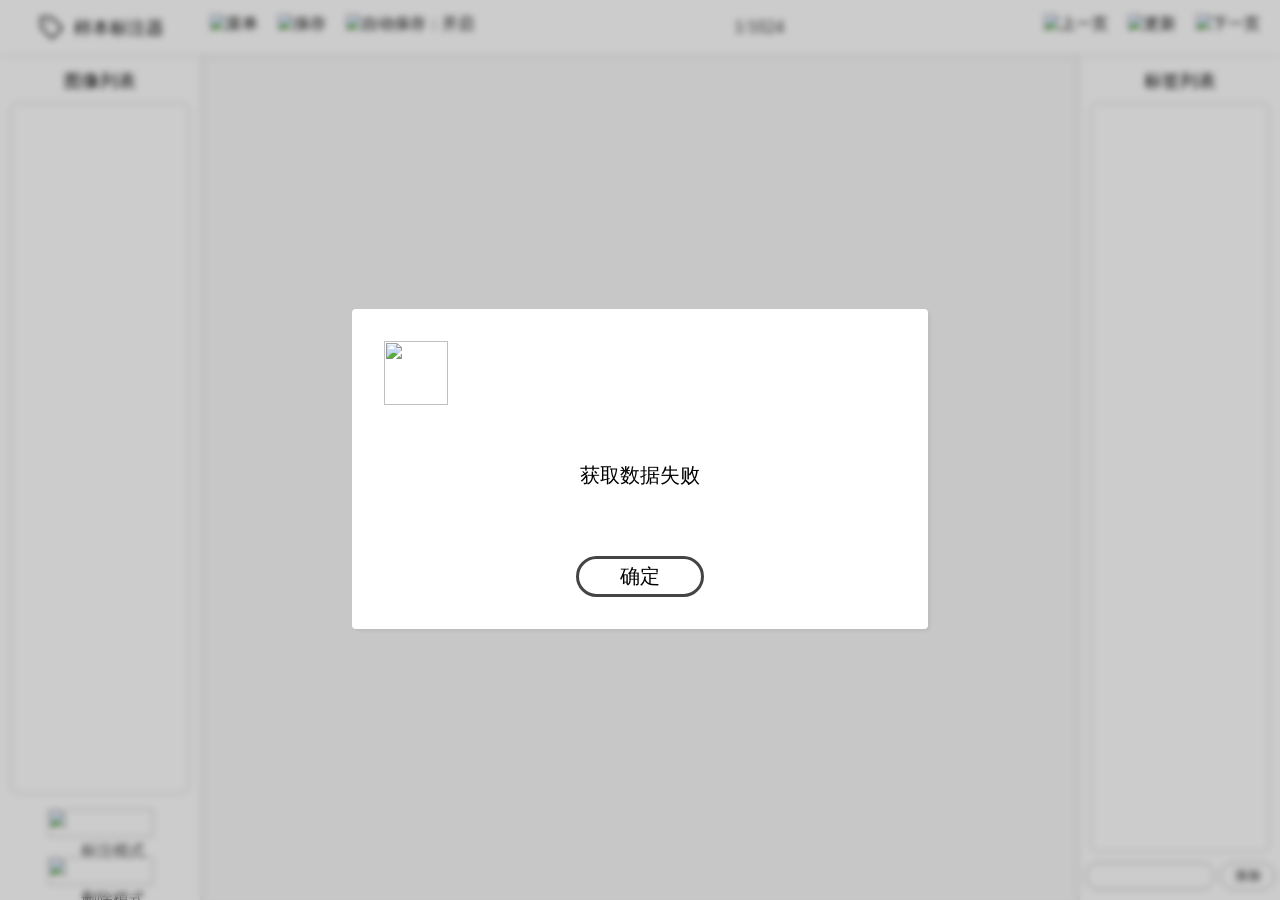
==== html/index.html @ 878982f1 "Test" ====
<html>

<head>
    <meta charset="UTF-8">
    <meta name="viewport" content="width=device-width, user-scalable=no">
    <title>样本标注器</title>
    <link type="images/png" rel="shortcut icon" href="/favicon.png">
    <script src="./script.js"></script>
    <link rel="stylesheet" href="./style.css">
    <!--
        禁止缓存
        -->
    <meta http-equiv="Expires" content="0">
    <meta http-equiv="Pragma" content="no-cache">
    <meta http-equiv="Cache-control" content="no-cache">
    <meta http-equiv="Cache" content="no-cache">
</head>

<body>
    <div class="main-container-v">
        <div class="titlebar">
            <img class="web-logo" src="logo.svg">
            <img class="titlebar-icon" src="icon/application-menu.svg" onclick="sidebarSwitcher()" title="菜单">
            <img class="titlebar-icon" src="icon/save.svg" onclick="saveLabel()" title="保存">
            <img class="titlebar-icon" id="auto-save-button" src="icon/autosave.svg" onclick="autoSave()"
                title="自动保存：开启">
            <div class="flex-span"></div>
            <div class="titlebar-message">
                <span id="image-counter">1/1024</span>
            </div>
            <div class="flex-span"></div>
            <img class="titlebar-icon" src="icon/arrow-left.svg" onclick="navSwitcher(-1)" title="上一页">
            <img class="titlebar-icon" src="icon/refresh.svg" onclick="navSwitcher(0)" title="更新">
            <img class="titlebar-icon" src="icon/arrow-right.svg" onclick="navSwitcher(1)" title="下一页">
        </div>
        <div class="main-container-h">
            <div id="sidebar">
                <div class="menubar">
                    <span>图像列表</span>
                    <div id="image-list"></div>
                    <div class="menu-item" onclick="labelMode()">
                        <div class="menu-content">
                            <img src="icon/editor.svg">
                            <span>标注模式</span>
                        </div>
                    </div>
                    <div class="menu-item" onclick="deleteMode()">
                        <div class="menu-content">
                            <img src="icon/delete-three.svg">
                            <span>删除模式</span>
                        </div>
                    </div>
                </div>
            </div>
            <div id="main-content">
                <div id="current-img">
                    <div id="line-hor"></div>
                    <div id="line-ver"></div>
                    <div id="label-canvas"></div>
                    <div id="label-conatiner"></div>
                    <img id="current-img-img" src="icon/image-files.svg">
                </div>
            </div>
            <div id="sidebar-r">
                <div class="tagbar">
                    <span class="sidebar-title">标签列表</span>
                    <div id="tag-list">

                    </div>
                    <div class="add-tag">
                        <input id="add-tag-input">
                        <button id="add-tag-button" onclick="addTag()">添加</button>
                    </div>
                </div>
            </div>
        </div>
    </div>
    <div id="alert-mask">
        <div class="alert-content">
            <img src="icon/info.svg">
            <div id="alert-text">
                <span>这是一个提示框</span>
            </div>
            <div class="alert-bar">
                <div class="flex-span"></div>
                <button onclick="confirmAlert()">确定</button>
                <div class="flex-span"></div>
                <button class="alert-cancle" onclick="closeAlert()">取消</button>
                <div class="alert-cancle flex-span"></div>
            </div>
        </div>
    </div>
</body>

</html>
---- html/style.css ----
* {
    margin: 0;
    padding: 0;
}

html,
body {
    width: 100%;
    height: 100%;
    min-width: 600px;
}

.main-container-v {
    width: 100%;
    height: 100%;
    display: flex;
    flex-direction: column;
}

.titlebar {
    width: 100%;
    height: 54px;
    box-shadow: 0 2px 6px 0 #0001;
    z-index: 150;
    display: flex;
    flex-direction: row;
}

img.web-logo {
    height: calc(100% - 16px);
    width: 184px;
    padding: 8px;
}

.main-container-h {
    flex-grow: 1;
    display: flex;
    flex-direction: row;
    position: relative;
}

div#main-content {
    flex-grow: 1;
    background: #f9f9f9;
    z-index: 50;
    position: relative;
}

#sidebar,
#sidebar-r {
    width: 200px;
    overflow: hidden;
    transition: 0.5s;
    opacity: 1;
    z-index: 100;
    position: relative;
}

#sidebar {
    box-shadow: 3px 3px 6px 0 #0001;
}

#sidebar-r {
    box-shadow: -3px 3px 6px 0 #0001;
}

#bgmplayer {
    display: none;
}

.menubar {
    width: 200px;
    display: flex;
    flex-direction: column;
    padding: 15px 0 10px 0;
    height: calc(100% - 20px);
    position: absolute;
    right: 0;
    top: 0;
}

img.titlebar-icon {
    padding: 14px 10px 14px 10px;
    transition: 0.5s;
}

img.titlebar-icon:last-child {
    margin-right: 10px;
}

img.titlebar-icon:hover {
    background: #f6f6f6;
}

.flex-span {
    flex-grow: 1;
}

.menu-item {
    height: 48px;
    transition: 0.5s;
}

.menu-item:hover {
    background: #f6f6f6;
}

.menu-content {
    margin: 10px auto;
    width: fit-content;
    height: calc(100% - 20px);
    vertical-align: middle;
}

.menu-content>img {
    height: 100%;
    margin-right: 5px;
}

.menu-content>span {
    float: right;
    line-height: 28px;
    font-weight: 500;
    color: #444;
    width: 80px;
    text-align: center;
    user-select: none;
}

div#alert-mask {
    position: fixed;
    left: 0;
    right: 0;
    top: 0;
    bottom: 0;
    background: #0003;
    backdrop-filter: blur(3px);
    z-index: 2048;
    transition: 0.5s;
    opacity: 0;
    display: none;
}

.alert-content {
    width: 512px;
    height: 256px;
    left: calc(50% - 256px - 32px - 5px);
    top: calc(45% - 64px - 32px - 5px);
    border-radius: 4px;
    box-shadow: 2px 2px 4px 0 #0001;
    margin: 5px;
    background: #fff;
    position: absolute;
    display: flex;
    flex-direction: column;
    padding: 32px;
}

.alert-content>img {
    height: 64px;
}

#alert-text {
    flex-grow: 1;
    margin: 10px 0;
    display: flex;
    align-items: center;
    flex-direction: row;
    justify-content: center;
}

#alert-text>span {
    font-size: 20px;
    margin-bottom: 10px;
}

.alert-bar {
    display: flex;
}

.alert-bar>button {
    border: 3px solid #444;
    font-size: 20px;
    width: 128px;
}

button {
    border-radius: 100px;
    border: 2px solid #444;
    padding: 4px;
    background: #fff;
}

button:hover {
    background: #eee;
}

#image-list,
#tag-list {
    flex-grow: 1;
    margin: 10px;
    margin-bottom: 5px;
    border: 1px solid #ccc;
    border-radius: 8px;
    overflow: auto;
    position: relative;
    user-select: none;
}

#image-list::-webkit-scrollbar,
#tag-list::-webkit-scrollbar {
    display: none;
    /* Chrome Safari */
}

#tag-list {
    flex-grow: 1;
}
.image-item {
    padding: 5px 10px;
    transition: 0.5s;
}
.image-item:first-child{
    margin-top:5px;
}
.image-item:last-child{
    margin-bottom:5px;
}
.image-item:hover,
.image-item[data-selected=true]{
    background:#eee
}
.image-item>img {
    width: 100%;
    border-radius: 4px;
}
.tag-item {
    height: 40px;
    margin: 5px auto;
    vertical-align: middle;
    text-align: center;
    font-size: 18px;
    line-height: 40px;
    user-select: none;
    transition: 0.5s;
}
.tag-item:first-child{
    margin-top:5px;
}
.tag-item:last-child{
    margin-bottom:5px;
}
.tag-item:hover,
.tag-item[data-selected=true] {
    background: #eee;
}

.tagbar {
    display: flex;
    flex-direction: column;
    width: 200px;
    padding: 5px 0;
    height: calc(100% - 10px);
    position: absolute;
    right: 0;
    top: 0;
}

.add-tag {
    display: flex;
    flex-direction: row;
}

input#add-tag-input {
    flex-grow: 1;
    width: 10px;
    margin: 5px 0 5px 5px;
    border-radius: 100px;
    border: 1px solid #aaa;
    padding: 4px;
    background: #fff;
    text-align: center;
}

button#add-tag-button {
    width: 55px;
    margin: 5px;
    border: 1px solid #aaa;
}

.menubar>span {
    text-align: center;
    font-size: 18px;
    font-weight: 400;
    user-select: none;
}

.tagbar>span {
    text-align: center;
    font-size: 18px;
    font-weight: 400;
    margin-top: 10px;
    user-select: none;
}

.titlebar-message {
    padding: 10px;
    overflow: hidden;
}

.titlebar-message>span {
    line-height: 34px;
    color: #333;
    font-size: 18px;
    user-select: none;
}
div#current-img {
    position: relative;
    width: 100%;
    height: 100%;
    user-select: none;
}


img#current-img-img,#label-conatiner,#label-canvas {
    max-width: 100%;
    max-height: 100%;
    position: absolute;
    transform: translate(-50%, -50%);
    left: 50%;
    top: 50%;
}
img#current-img-img{
    z-index: 100;
    background: #eee;
}
#label-conatiner{
    z-index: 200;
    display: none;
}
#label-canvas{
    z-index: 300;
    display: none;
    cursor: crosshair;
}
.label-item-text {
    user-select: none;
    position: absolute;
    bottom: 100%;
    left: 8px;
    border: 1px solid #999;
    border-bottom: none;
    padding: 1px 8px;
    border-radius: 4px 4px 0 0;
    background: #fff6;
}

.label-item {
    position: absolute;
    border: 1px solid #999;
    border-radius: 4px;
    background: #0001;
}
.label-item:hover {
    background: #6cf1;
}

div#line-hor {
    height: 0;
    left: 2px;
    right: 2px;
    border: 1px dotted #0006;
    display: none;
    position: absolute;
    z-index: 250;
}

div#line-ver {
    top: 2px;
    bottom: 2px;
    width: 0;
    border: 1px dotted #0006;
    display: none;
    position: absolute;
    z-index: 250;
}

@media screen and (max-width:800px) {
    #sidebar {
        width: 0;
        opacity: 0;
        position: absolute;
        left: 0;
        top: 0;
        height: 100%;
        background: #fff;
    }

    .alert-content {
        width: 300px;
        height: 180px;
        left: calc(50% - 150px - 32px - 5px);
        top: calc(45% - 90px - 32px - 5px);
    }
}
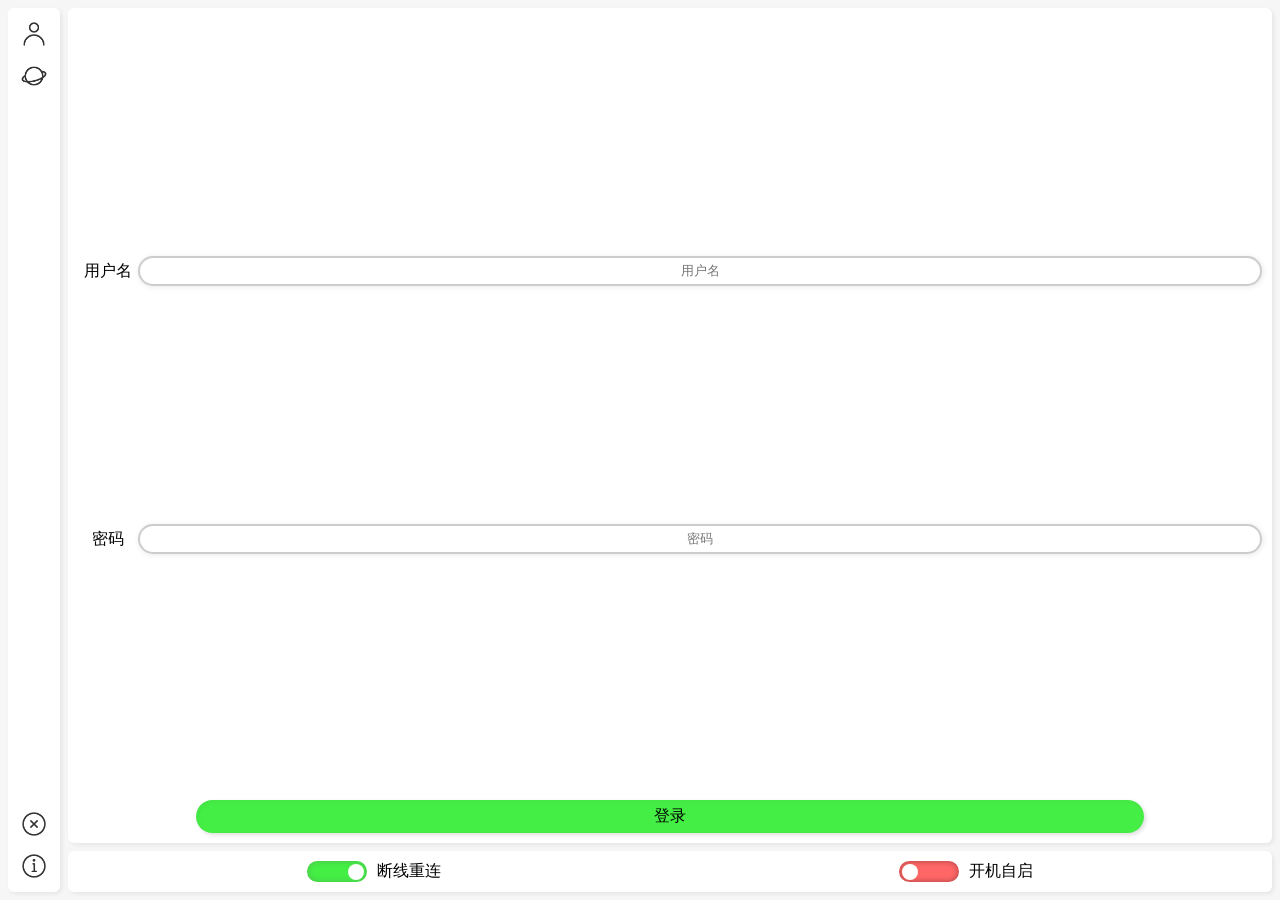
==== commit c97dddc0: "1" ====
--- a/html/index.html
+++ b/html/index.html
@@ -3,7 +3,7 @@
 <head>
     <meta charset="UTF-8">
     <meta name="viewport" content="width=device-width, user-scalable=no">
-    <title>样本标注器</title>
+    <title>校园网登录器</title>
     <link type="images/png" rel="shortcut icon" href="/favicon.png">
     <script src="./script.js"></script>
     <link rel="stylesheet" href="./style.css">
@@ -17,67 +17,79 @@
 </head>
 
 <body>
-    <div class="main-container-v">
-        <div class="titlebar">
-            <img class="web-logo" src="logo.svg">
-            <img class="titlebar-icon" src="icon/application-menu.svg" onclick="sidebarSwitcher()" title="菜单">
-            <img class="titlebar-icon" src="icon/save.svg" onclick="saveLabel()" title="保存">
-            <img class="titlebar-icon" id="auto-save-button" src="icon/autosave.svg" onclick="autoSave()"
-                title="自动保存：开启">
+    <div class="main-container-h">
+        <div class="toolbar">
+            <div class="toolbar-item" id="toolbar-item-self-service" title="自服务" onclick=""></div>
+            <div class="toolbar-item" id="toolbar-item-browser" title="网页打开" onclick=""></div>
             <div class="flex-span"></div>
-            <div class="titlebar-message">
-                <span id="image-counter">1/1024</span>
-            </div>
-            <div class="flex-span"></div>
-            <img class="titlebar-icon" src="icon/arrow-left.svg" onclick="navSwitcher(-1)" title="上一页">
-            <img class="titlebar-icon" src="icon/refresh.svg" onclick="navSwitcher(0)" title="更新">
-            <img class="titlebar-icon" src="icon/arrow-right.svg" onclick="navSwitcher(1)" title="下一页">
+            <div class="toolbar-item" id="toolbar-item-exit" title="退出软件" onclick=""></div>
+            <div class="toolbar-item" id="toolbar-item-about" title="关于软件" onclick=""></div>
         </div>
-        <div class="main-container-h">
-            <div id="sidebar">
-                <div class="menubar">
-                    <span>图像列表</span>
-                    <div id="image-list"></div>
-                    <div class="menu-item" onclick="labelMode()">
-                        <div class="menu-content">
-                            <img src="icon/editor.svg">
-                            <span>标注模式</span>
-                        </div>
+        <div class="main-container-v">
+            <div class="login-pannel" data-state="offline">
+                <div class="login-info" id="login-off">
+                    <div class="flex-span"></div>
+                    <div class="input-item">
+                        <div class="input-text">用户名</div>
+                        <input type="text" id="username" placeholder="用户名">
                     </div>
-                    <div class="menu-item" onclick="deleteMode()">
-                        <div class="menu-content">
-                            <img src="icon/delete-three.svg">
-                            <span>删除模式</span>
-                        </div>
+                    <div class="flex-span"></div>
+                    <div class="input-item">
+                        <div class="input-text">密码</div>
+                        <input type="password" id="password" placeholder="密码">
                     </div>
+                    <div class="flex-span"></div>
+                </div>
+                <div class="login-info" id="login-on">
+                    <div class="flex-span"></div>
+                    <div class="info-item">
+                        <div class="info-title">用户名</div>
+                        <div class="info-text" id="username-text">用户名</div>
+                    </div>
+                    <div class="flex-span"></div>
+                    <div class="info-item">
+                        <div class="info-title">已用流量</div>
+                        <div class="info-text" id="used-flow">0</div>
+                    </div>
+                    <div class="flex-span"></div>
+                    <div class="info-item">
+                        <div class="info-title">账户余额</div>
+                        <div class="info-text" id="balance-last">0</div>
+                    </div>
+                    <div class="flex-span"></div>
+                    <div class="info-item">
+                        <div class="info-title">IP地址</div>
+                        <div class="info-text" id="ip-address">127.0.0.1</div>
+                    </div>
+                    <div class="flex-span"></div>
+                </div>
+                <div class="login-form">
+                    <button class="login-button" onclick="login()" data-loggedin=True></button>
                 </div>
             </div>
-            <div id="main-content">
-                <div id="current-img">
-                    <div id="line-hor"></div>
-                    <div id="line-ver"></div>
-                    <div id="label-canvas"></div>
-                    <div id="label-conatiner"></div>
-                    <img id="current-img-img" src="icon/image-files.svg">
+            <div class="settings-bar">
+                <div class="settings-item" onclick="">
+                    <div class="flex-span"></div>
+                    <div class="switch" data-state="selected">
+                        <div class="switch-round"></div>
+                    </div>
+                    <span class="settings-text">断线重连</span>
+                    <div class="flex-span"></div>
                 </div>
-            </div>
-            <div id="sidebar-r">
-                <div class="tagbar">
-                    <span class="sidebar-title">标签列表</span>
-                    <div id="tag-list">
-
+                <div class="settings-item" onclick="">
+                    <div class="flex-span"></div>
+                    <div class="switch" data-state="unselected">
+                        <div class="switch-round"></div>
                     </div>
-                    <div class="add-tag">
-                        <input id="add-tag-input">
-                        <button id="add-tag-button" onclick="addTag()">添加</button>
-                    </div>
+                    <span class="settings-text">开机自启</span>
+                    <div class="flex-span"></div>
                 </div>
             </div>
         </div>
     </div>
     <div id="alert-mask">
         <div class="alert-content">
-            <img src="icon/info.svg">
+            <img src="icons/info.png">
             <div id="alert-text">
                 <span>这是一个提示框</span>
             </div>
--- a/html/style.css
+++ b/html/style.css
@@ -1,130 +1,41 @@
+@font-face {
+    font-family: "MiSans";
+    src:
+        url("/MiSans-Medium.ttf") format("ttf");
+}
+
+@charset "UTF-8";
+
 * {
     margin: 0;
     padding: 0;
+    font-family: MiSans;
 }
 
 html,
 body {
     width: 100%;
     height: 100%;
-    min-width: 600px;
+    background: #f6f6f6;
 }
 
 .main-container-v {
-    width: 100%;
-    height: 100%;
-    display: flex;
-    flex-direction: column;
-}
-
-.titlebar {
-    width: 100%;
-    height: 54px;
-    box-shadow: 0 2px 6px 0 #0001;
-    z-index: 150;
-    display: flex;
-    flex-direction: row;
-}
-
-img.web-logo {
-    height: calc(100% - 16px);
-    width: 184px;
+    display: flex;
+    flex-direction: column;
+    flex-grow: 1;
+}
+
+.main-container-h {
+    display: flex;
+    flex-direction: row;
+    position: relative;
+    width: calc(100% - 2 * 8px);
+    height: calc(100% - 2 * 8px);
     padding: 8px;
 }
 
-.main-container-h {
-    flex-grow: 1;
-    display: flex;
-    flex-direction: row;
-    position: relative;
-}
-
-div#main-content {
-    flex-grow: 1;
-    background: #f9f9f9;
-    z-index: 50;
-    position: relative;
-}
-
-#sidebar,
-#sidebar-r {
-    width: 200px;
-    overflow: hidden;
-    transition: 0.5s;
-    opacity: 1;
-    z-index: 100;
-    position: relative;
-}
-
-#sidebar {
-    box-shadow: 3px 3px 6px 0 #0001;
-}
-
-#sidebar-r {
-    box-shadow: -3px 3px 6px 0 #0001;
-}
-
-#bgmplayer {
-    display: none;
-}
-
-.menubar {
-    width: 200px;
-    display: flex;
-    flex-direction: column;
-    padding: 15px 0 10px 0;
-    height: calc(100% - 20px);
-    position: absolute;
-    right: 0;
-    top: 0;
-}
-
-img.titlebar-icon {
-    padding: 14px 10px 14px 10px;
-    transition: 0.5s;
-}
-
-img.titlebar-icon:last-child {
-    margin-right: 10px;
-}
-
-img.titlebar-icon:hover {
-    background: #f6f6f6;
-}
-
 .flex-span {
     flex-grow: 1;
-}
-
-.menu-item {
-    height: 48px;
-    transition: 0.5s;
-}
-
-.menu-item:hover {
-    background: #f6f6f6;
-}
-
-.menu-content {
-    margin: 10px auto;
-    width: fit-content;
-    height: calc(100% - 20px);
-    vertical-align: middle;
-}
-
-.menu-content>img {
-    height: 100%;
-    margin-right: 5px;
-}
-
-.menu-content>span {
-    float: right;
-    line-height: 28px;
-    font-weight: 500;
-    color: #444;
-    width: 80px;
-    text-align: center;
-    user-select: none;
 }
 
 div#alert-mask {
@@ -142,10 +53,10 @@
 }
 
 .alert-content {
-    width: 512px;
-    height: 256px;
-    left: calc(50% - 256px - 32px - 5px);
-    top: calc(45% - 64px - 32px - 5px);
+    width: 256px;
+    height: 128px;
+    left: calc(50% - 128px - 32px - 5px);
+    top: calc(48% - 64px - 32px - 5px);
     border-radius: 4px;
     box-shadow: 2px 2px 4px 0 #0001;
     margin: 5px;
@@ -157,7 +68,9 @@
 }
 
 .alert-content>img {
-    height: 64px;
+    height: 32px;
+    width: 32px;
+    padding-left: calc(50% - 16px);
 }
 
 #alert-text {
@@ -182,6 +95,199 @@
     border: 3px solid #444;
     font-size: 20px;
     width: 128px;
+}
+
+.login-button {
+    border-radius: 100px;
+    /* border: 2px solid #444; */
+    border: none;
+    padding: 6px;
+    background: #4e4;
+    box-shadow: 2px 2px 4px 0 #0002, inset 2px 2px 4px 0 #6661;
+    width: 80%;
+    font-size: 16px;
+    text-align: center;
+    transition: 0.5s;
+}
+
+.login-button:hover {
+    background: #4d4;
+    box-shadow: 2px 2px 4px 0 #0000, inset 2px 2px 4px 0 #0002;
+}
+
+.toolbar {
+    width: 32px;
+    margin-right: 8px;
+    display: flex;
+    flex-direction: column;
+}
+
+.login-pannel {
+    flex-grow: 1;
+    display: flex;
+    flex-direction: column;
+}
+
+.settings-bar {
+    margin-top: 8px;
+    display: flex;
+    flex-direction: row;
+}
+
+.settings-bar,
+.login-pannel,
+.toolbar {
+    background: #fff;
+    border-radius: 6px;
+    box-shadow: 2px 2px 4px 0 #0001;
+    padding: 10px;
+}
+
+.toolbar-item {
+    width: 32px;
+    height: 32px;
+    border-radius: 4px;
+    transition: 0.5s;
+    margin-bottom: 10px;
+    background-size: 26px;
+    background-repeat: no-repeat;
+    background-position: center;
+}
+
+.toolbar-item:last-child {
+    margin-bottom: 0px;
+}
+
+.toolbar-item:hover {
+    background-color: #eee;
+}
+
+div#toolbar-item-self-service {
+    background-image: url(icons/user.png);
+}
+
+div#toolbar-item-browser {
+    background-image: url(icons/planet.png);
+}
+
+div#toolbar-item-exit {
+    background-image: url(icons/close-one.png);
+}
+
+div#toolbar-item-about {
+    background-image: url(icons/info.png);
+}
+
+.settings-item {
+    flex-grow: 1;
+    position: relative;
+    display: flex;
+    flex-direction: row;
+}
+
+
+
+.switch {
+    width: 60px;
+    height: 100%;
+    margin-right: 10px;
+    border-radius: 100px;
+    background: #f66;
+    box-shadow: inset 0px 0px 5px 1px #0004;
+    transition: 0.5s;
+    position: relative;
+}
+
+.switch-round {
+    background: white;
+    height: 16px;
+    width: 16px;
+    border-radius: 8px;
+    position: absolute;
+    transform: translateY(-50%);
+    top: 50%;
+    left: 3px;
+    transition: 0.5s;
+}
+
+.switch[data-state="selected"] {
+    background: #4e4;
+    box-shadow: inset 0px 0px 5px 1px #6664;
+}
+
+.switch[data-state="selected"] .switch-round {
+    left: 41;
+}
+
+div#login-on {
+    display: none;
+}
+
+
+.login-info {
+    flex-grow: 1;
+    display: flex;
+    flex-direction: column;
+    position: relative;
+}
+
+
+.login-form {
+    padding-top: 8px;
+    text-align: center;
+}
+
+.input-item {
+    display: flex;
+    flex-direction: row;
+}
+
+input {
+    border-radius: 100px;
+    text-align: center;
+    height: 30px;
+    border: 2px solid #0003;
+    box-shadow: 1px 1px 5px 1px #0001;
+    flex-grow: 1;
+}
+
+.input-text {
+    width: 60px;
+    text-align: center;
+    line-height: 30px;
+}
+
+.login-button::before {
+    content: "登录";
+}
+
+.login-pannel[data-state="online"] {
+    div#login-on {
+        display: flex;
+    }
+
+    div#login-off {
+        display: none;
+    }
+
+    .login-button {
+        color: white;
+        background: #f55;
+        box-shadow: 2px 2px 4px 0 #0002, inset 2px 2px 4px 0 #0002;
+    }
+
+    .login-button:hover {
+        background: #e33;
+        box-shadow: 2px 2px 4px 0 #0000, inset 2px 2px 4px 0 #0004;
+    }
+
+    .login-button::before {
+        content: "退出";
+    }
+}
+
+.login-button:disabled::before{
+    content: "请稍等"!important;
 }
 
 button {
@@ -195,211 +301,18 @@
     background: #eee;
 }
 
-#image-list,
-#tag-list {
-    flex-grow: 1;
-    margin: 10px;
-    margin-bottom: 5px;
-    border: 1px solid #ccc;
-    border-radius: 8px;
-    overflow: auto;
-    position: relative;
-    user-select: none;
-}
-
-#image-list::-webkit-scrollbar,
-#tag-list::-webkit-scrollbar {
-    display: none;
-    /* Chrome Safari */
-}
-
-#tag-list {
-    flex-grow: 1;
-}
-.image-item {
-    padding: 5px 10px;
-    transition: 0.5s;
-}
-.image-item:first-child{
-    margin-top:5px;
-}
-.image-item:last-child{
-    margin-bottom:5px;
-}
-.image-item:hover,
-.image-item[data-selected=true]{
-    background:#eee
-}
-.image-item>img {
-    width: 100%;
-    border-radius: 4px;
-}
-.tag-item {
-    height: 40px;
-    margin: 5px auto;
-    vertical-align: middle;
-    text-align: center;
-    font-size: 18px;
-    line-height: 40px;
-    user-select: none;
-    transition: 0.5s;
-}
-.tag-item:first-child{
-    margin-top:5px;
-}
-.tag-item:last-child{
-    margin-bottom:5px;
-}
-.tag-item:hover,
-.tag-item[data-selected=true] {
-    background: #eee;
-}
-
-.tagbar {
-    display: flex;
-    flex-direction: column;
-    width: 200px;
-    padding: 5px 0;
-    height: calc(100% - 10px);
-    position: absolute;
-    right: 0;
-    top: 0;
-}
-
-.add-tag {
-    display: flex;
-    flex-direction: row;
-}
-
-input#add-tag-input {
-    flex-grow: 1;
-    width: 10px;
-    margin: 5px 0 5px 5px;
-    border-radius: 100px;
-    border: 1px solid #aaa;
-    padding: 4px;
-    background: #fff;
-    text-align: center;
-}
-
-button#add-tag-button {
-    width: 55px;
-    margin: 5px;
-    border: 1px solid #aaa;
-}
-
-.menubar>span {
-    text-align: center;
-    font-size: 18px;
-    font-weight: 400;
-    user-select: none;
-}
-
-.tagbar>span {
-    text-align: center;
-    font-size: 18px;
-    font-weight: 400;
-    margin-top: 10px;
-    user-select: none;
-}
-
-.titlebar-message {
-    padding: 10px;
-    overflow: hidden;
-}
-
-.titlebar-message>span {
-    line-height: 34px;
-    color: #333;
-    font-size: 18px;
-    user-select: none;
-}
-div#current-img {
-    position: relative;
-    width: 100%;
-    height: 100%;
-    user-select: none;
-}
-
-
-img#current-img-img,#label-conatiner,#label-canvas {
-    max-width: 100%;
-    max-height: 100%;
-    position: absolute;
-    transform: translate(-50%, -50%);
-    left: 50%;
-    top: 50%;
-}
-img#current-img-img{
-    z-index: 100;
-    background: #eee;
-}
-#label-conatiner{
-    z-index: 200;
-    display: none;
-}
-#label-canvas{
-    z-index: 300;
-    display: none;
-    cursor: crosshair;
-}
-.label-item-text {
-    user-select: none;
-    position: absolute;
-    bottom: 100%;
-    left: 8px;
-    border: 1px solid #999;
-    border-bottom: none;
-    padding: 1px 8px;
-    border-radius: 4px 4px 0 0;
-    background: #fff6;
-}
-
-.label-item {
-    position: absolute;
-    border: 1px solid #999;
-    border-radius: 4px;
-    background: #0001;
-}
-.label-item:hover {
-    background: #6cf1;
-}
-
-div#line-hor {
-    height: 0;
-    left: 2px;
-    right: 2px;
-    border: 1px dotted #0006;
-    display: none;
-    position: absolute;
-    z-index: 250;
-}
-
-div#line-ver {
-    top: 2px;
-    bottom: 2px;
-    width: 0;
-    border: 1px dotted #0006;
-    display: none;
-    position: absolute;
-    z-index: 250;
-}
-
-@media screen and (max-width:800px) {
-    #sidebar {
-        width: 0;
-        opacity: 0;
-        position: absolute;
-        left: 0;
-        top: 0;
-        height: 100%;
-        background: #fff;
-    }
-
-    .alert-content {
-        width: 300px;
-        height: 180px;
-        left: calc(50% - 150px - 32px - 5px);
-        top: calc(45% - 90px - 32px - 5px);
-    }
+.info-item {
+    display: flex;
+    flex-direction: row;
+}
+
+.info-title {
+    width: 80px;
+    text-align: right;
+    margin-right: 10px;
+}
+
+.info-text {
+    text-align: center;
+    flex-grow: 1;
 }
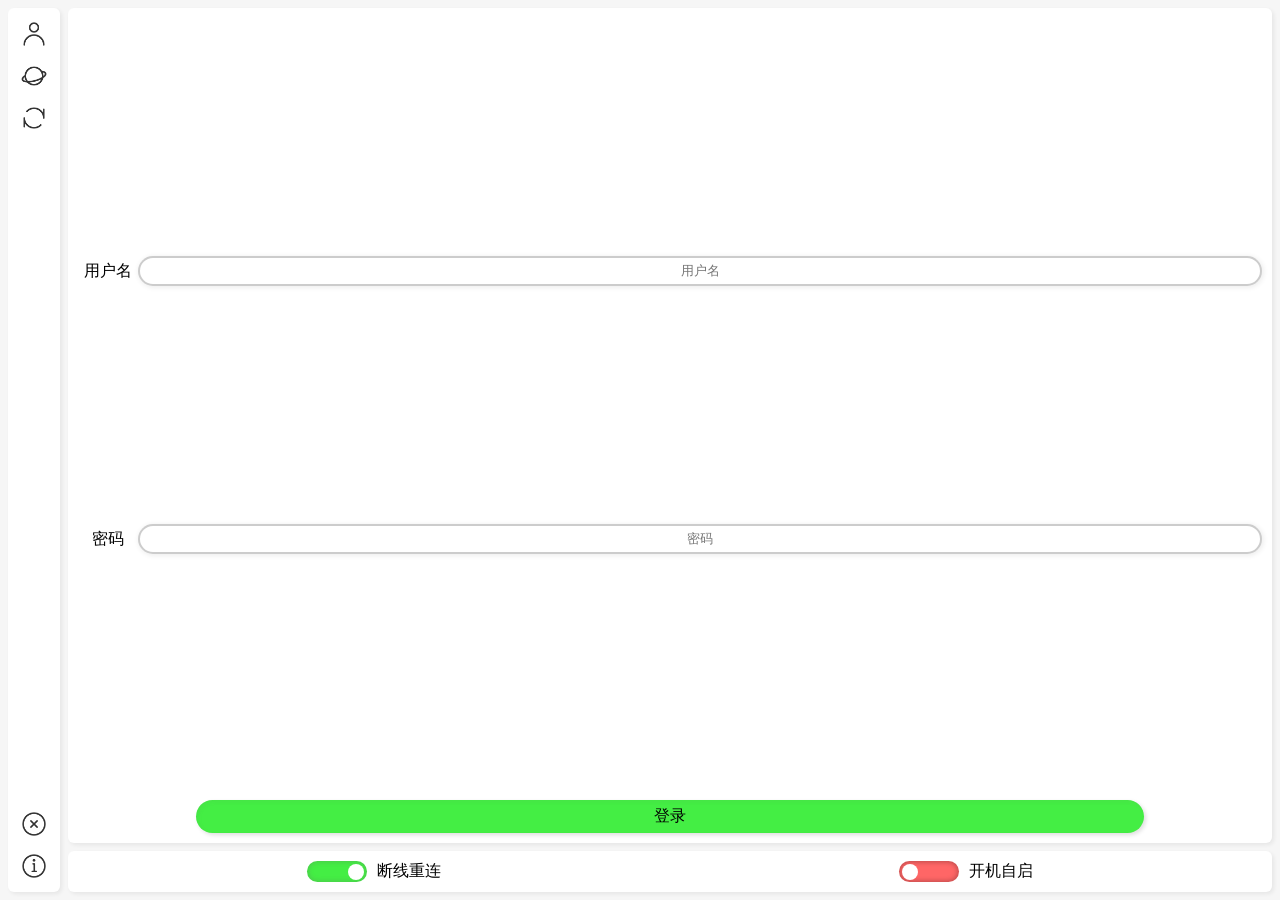
==== commit 9f732502: "1" ====
--- a/html/index.html
+++ b/html/index.html
@@ -19,11 +19,12 @@
 <body>
     <div class="main-container-h">
         <div class="toolbar">
-            <div class="toolbar-item" id="toolbar-item-self-service" title="自服务" onclick=""></div>
-            <div class="toolbar-item" id="toolbar-item-browser" title="网页打开" onclick=""></div>
+            <div class="toolbar-item" id="toolbar-item-self-service" title="自服务" onclick="window.pywebview.api.webbrowser_open('https://zfw.buaa.edu.cn')"></div>
+            <div class="toolbar-item" id="toolbar-item-browser" title="网页打开" onclick="window.pywebview.api.webbrowser_open('https://gw.buaa.edu.cn')"></div>
+            <div class="toolbar-item" id="toolbar-item-refresh" title="刷新" onclick="updateInfo()"></div>
             <div class="flex-span"></div>
-            <div class="toolbar-item" id="toolbar-item-exit" title="退出软件" onclick=""></div>
-            <div class="toolbar-item" id="toolbar-item-about" title="关于软件" onclick=""></div>
+            <div class="toolbar-item" id="toolbar-item-exit" title="退出软件" onclick="window.pywebview.api.exit_application()"></div>
+            <div class="toolbar-item" id="toolbar-item-about" title="关于软件" onclick="showAlert('深澜网关第三方客户端')"></div>
         </div>
         <div class="main-container-v">
             <div class="login-pannel" data-state="offline">
@@ -70,7 +71,7 @@
             <div class="settings-bar">
                 <div class="settings-item" onclick="">
                     <div class="flex-span"></div>
-                    <div class="switch" data-state="selected">
+                    <div class="switch" id="auto-login" data-state="selected" onclick="set_auto_login()">
                         <div class="switch-round"></div>
                     </div>
                     <span class="settings-text">断线重连</span>
@@ -78,7 +79,7 @@
                 </div>
                 <div class="settings-item" onclick="">
                     <div class="flex-span"></div>
-                    <div class="switch" data-state="unselected">
+                    <div class="switch" id="auto-start" data-state="unselected" onclick="set_auto_start()">
                         <div class="switch-round"></div>
                     </div>
                     <span class="settings-text">开机自启</span>
--- a/html/style.css
+++ b/html/style.css
@@ -169,7 +169,9 @@
 div#toolbar-item-browser {
     background-image: url(icons/planet.png);
 }
-
+div#toolbar-item-refresh {
+    background-image: url(icons/refresh.png);
+}
 div#toolbar-item-exit {
     background-image: url(icons/close-one.png);
 }
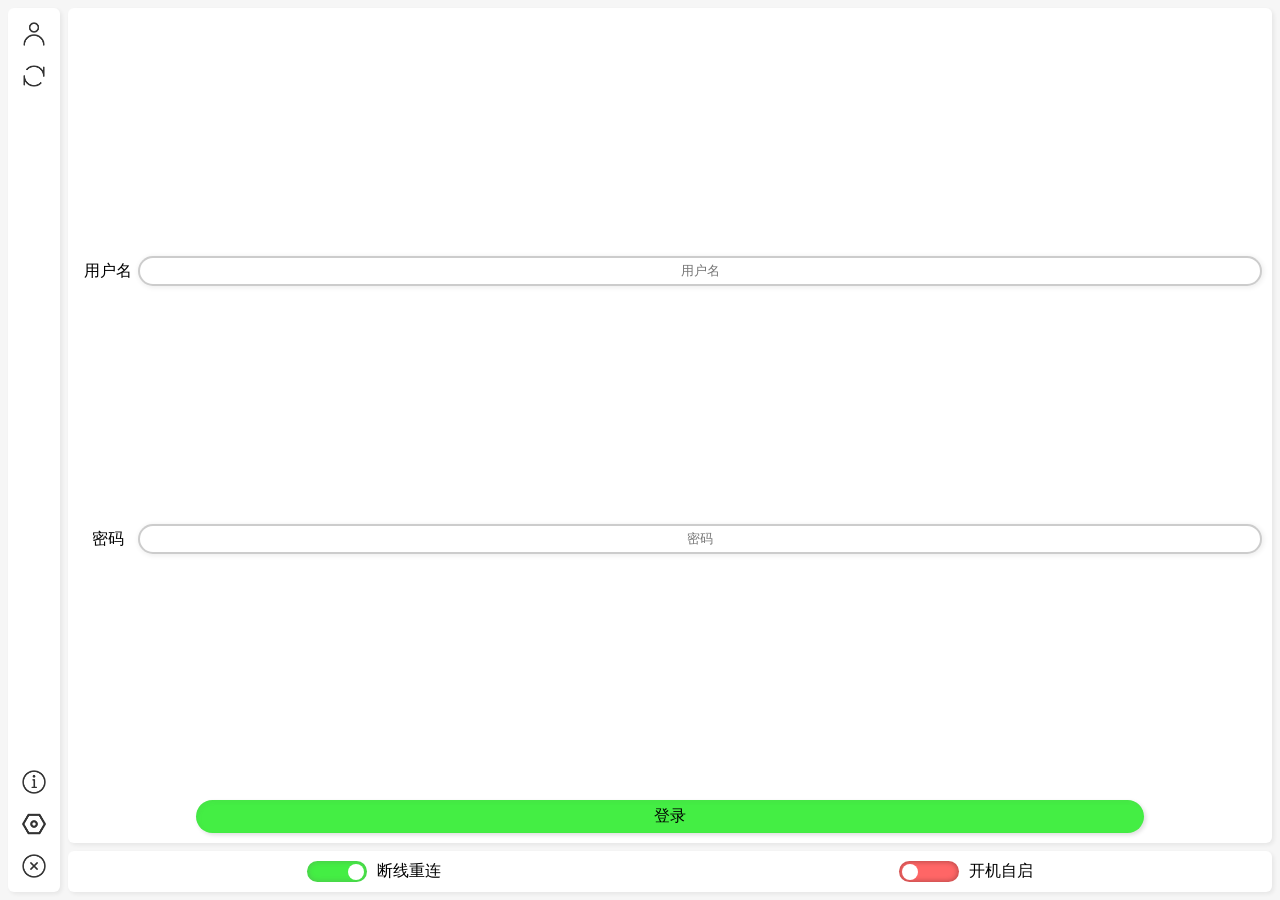
==== commit 5ed01d6e: "支持前端切换网关" ====
--- a/html/index.html
+++ b/html/index.html
@@ -19,12 +19,13 @@
 <body>
     <div class="main-container-h">
         <div class="toolbar">
-            <div class="toolbar-item" id="toolbar-item-self-service" title="自服务" onclick="window.pywebview.api.webbrowser_open('https://zfw.buaa.edu.cn')"></div>
-            <div class="toolbar-item" id="toolbar-item-browser" title="网页打开" onclick="window.pywebview.api.webbrowser_open('https://gw.buaa.edu.cn')"></div>
+            <div class="toolbar-item" id="toolbar-item-self-service" title="自服务" onclick="window.pywebview.api.start_self_service()"></div>
+            <!-- <div class="toolbar-item" id="toolbar-item-browser" title="网页打开" onclick="window.pywebview.api.webbrowser_open('https://gw.buaa.edu.cn')"></div> -->
             <div class="toolbar-item" id="toolbar-item-refresh" title="刷新" onclick="updateInfo()"></div>
             <div class="flex-span"></div>
+            <div class="toolbar-item" id="toolbar-item-about" title="关于软件" onclick="do_Update()"></div>
+            <div class="toolbar-item" id="toolbar-item-settings" title="设置" onclick="set_Host()"></div>
             <div class="toolbar-item" id="toolbar-item-exit" title="退出软件" onclick="window.pywebview.api.exit_application()"></div>
-            <div class="toolbar-item" id="toolbar-item-about" title="关于软件" onclick="showAlert('深澜网关第三方客户端')"></div>
         </div>
         <div class="main-container-v">
             <div class="login-pannel" data-state="offline">
@@ -96,13 +97,30 @@
             </div>
             <div class="alert-bar">
                 <div class="flex-span"></div>
-                <button onclick="confirmAlert()">确定</button>
+                <button id="confirm-alert-button">确定</button>
                 <div class="flex-span"></div>
                 <button class="alert-cancle" onclick="closeAlert()">取消</button>
                 <div class="alert-cancle flex-span"></div>
             </div>
         </div>
     </div>
+    <div id="input-mask">
+        <div class="input-content">
+            <img src="icons/info.png">
+            <div id="input-text">
+                <span>这是一个提示框</span>
+            </div>
+            <input id="input-input">   
+            <div class="flex-span"></div> 
+            <div class="alert-bar">
+                <div class="flex-span"></div>
+                <button id="input-confirm">确定</button>
+                <div class="flex-span"></div>
+                <button onclick="closeInput()">取消</button>
+                <div class="flex-span"></div>
+            </div>
+        </div>
+    </div>
 </body>
 
 </html>
--- a/html/style.css
+++ b/html/style.css
@@ -1,10 +1,10 @@
+@charset "UTF-8";
+
 @font-face {
     font-family: "MiSans";
     src:
         url("/MiSans-Medium.ttf") format("ttf");
 }
-
-@charset "UTF-8";
 
 * {
     margin: 0;
@@ -38,7 +38,8 @@
     flex-grow: 1;
 }
 
-div#alert-mask {
+div#alert-mask,
+div#input-mask {
     position: fixed;
     left: 0;
     right: 0;
@@ -52,7 +53,8 @@
     display: none;
 }
 
-.alert-content {
+.alert-content,
+.input-content {
     width: 256px;
     height: 128px;
     left: calc(50% - 128px - 32px - 5px);
@@ -67,7 +69,13 @@
     padding: 32px;
 }
 
-.alert-content>img {
+.input-content{
+    height: 148px;
+    top: calc(48% - 74px - 32px - 5px);
+}
+
+.alert-content>img,
+.input-content>img {
     height: 32px;
     width: 32px;
     padding-left: calc(50% - 16px);
@@ -82,11 +90,35 @@
     justify-content: center;
 }
 
+#input-text {
+    flex-grow: 1;
+    margin: 5px 0;
+    display: flex;
+    align-items: center;
+    flex-direction: row;
+    justify-content: center;
+}
+
 #alert-text>span {
     font-size: 20px;
     margin-bottom: 10px;
 }
 
+#input-text>span {
+    font-size: 20px;
+}
+
+input#input-input {
+    border: 3px solid #444;
+    font-size: 20px;
+    width: 100%;
+    border-radius: 100px;
+    padding: 4px;
+    background: #fff;
+    text-align: center;
+    margin-bottom: 10px;
+}
+
 .alert-bar {
     display: flex;
 }
@@ -94,7 +126,7 @@
 .alert-bar>button {
     border: 3px solid #444;
     font-size: 20px;
-    width: 128px;
+    width: 118px;
 }
 
 .login-button {
@@ -178,6 +210,10 @@
 
 div#toolbar-item-about {
     background-image: url(icons/info.png);
+}
+
+div#toolbar-item-settings {
+    background-image: url(icons/setting.png);
 }
 
 .settings-item {
@@ -212,13 +248,23 @@
     transition: 0.5s;
 }
 
+.switch[data-state="selected"] .switch-round {
+    left: 41;
+}
+.switch[data-state="selected"]:hover .switch-round {
+    left: 40;
+}
+
+.switch:hover .switch-round {
+    background: #f8f8f8;
+    height: 18px;
+    width: 18px;
+    border-radius: 9px;
+}
+
 .switch[data-state="selected"] {
     background: #4e4;
     box-shadow: inset 0px 0px 5px 1px #6664;
-}
-
-.switch[data-state="selected"] .switch-round {
-    left: 41;
 }
 
 div#login-on {
